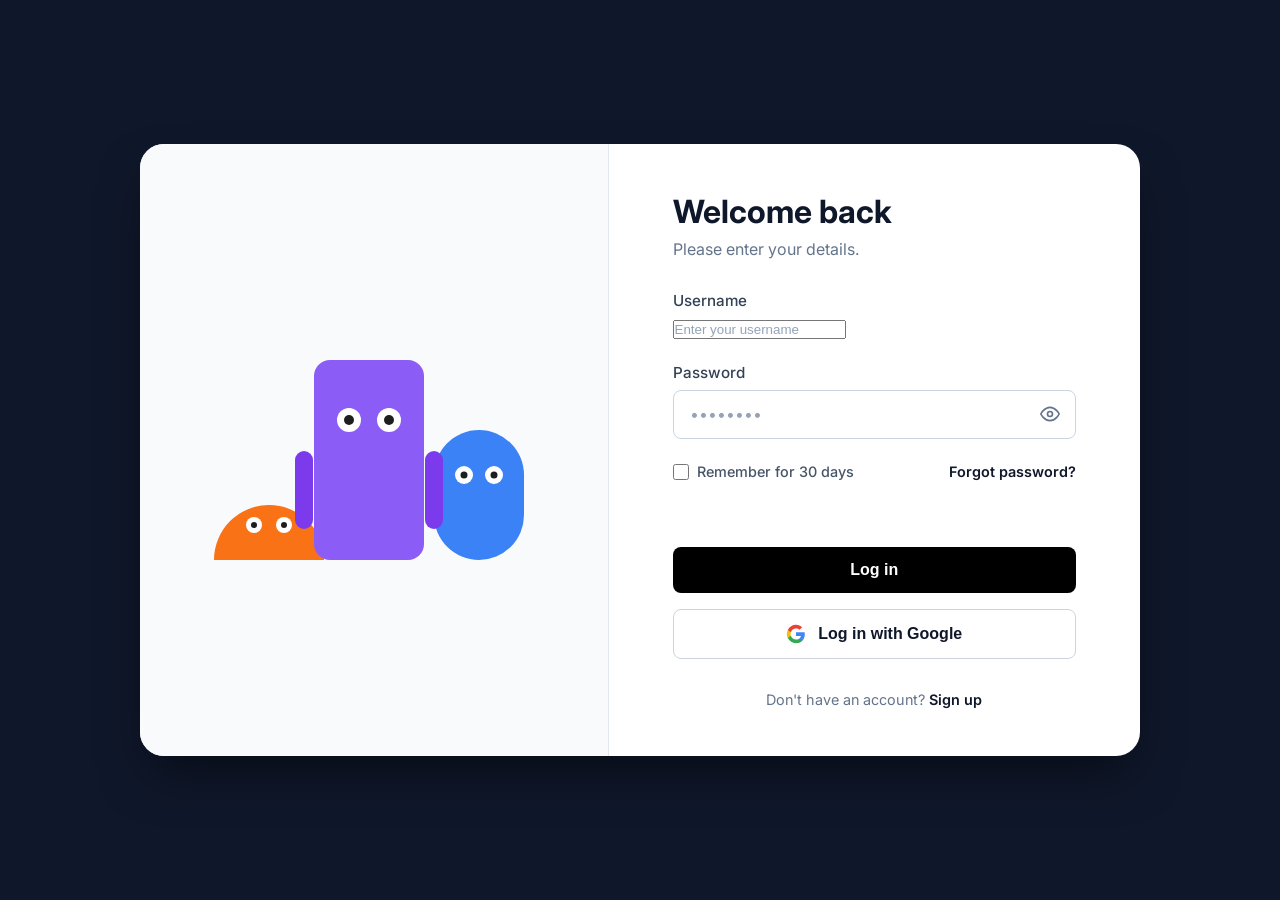
==== modern-login-ui/index.html @ fea73246 "Merge pull request #1 from MatheusLeo26/feature/modern-login-ui feat: add modern login UI and fix ba" ====
<!DOCTYPE html>
<html lang="en">
<head>
    <meta charset="UTF-8">
    <meta name="viewport" content="width=device-width, initial-scale=1.0">
    <title>Modern Login UI</title>
    <link rel="stylesheet" href="style.css">
    <link href="https://fonts.googleapis.com/css2?family=Inter:wght@400;500;600;700&display=swap" rel="stylesheet">
</head>
<body>
    <div class="login-wrapper" id="loginWrapper">
            <!-- Left Side - Illustration -->
            <div class="illustration-side">
                <svg viewBox="0 0 400 400" xmlns="http://www.w3.org/2000/svg" class="characters-svg">
                    
                    <!-- Blue Shape (Right) -->
                    <g class="char-blue" transform="translate(260, 180)">
                        <rect x="0" y="0" width="90" height="130" rx="45" fill="#3B82F6"/>
                        <g class="eyes-open">
                            <circle cx="30" cy="45" r="9" fill="white"/>
                            <circle cx="30" cy="45" r="3.5" fill="#1e1e1e" class="pupil"/>
                            <circle cx="60" cy="45" r="9" fill="white"/>
                            <circle cx="60" cy="45" r="3.5" fill="#1e1e1e" class="pupil"/>
                        </g>
                        <g class="eyes-closed">
                            <path d="M 20 45 Q 30 38 40 45" stroke="#1e1e1e" stroke-width="3" fill="none" stroke-linecap="round"/>
                            <path d="M 50 45 Q 60 38 70 45" stroke="#1e1e1e" stroke-width="3" fill="none" stroke-linecap="round"/>
                        </g>
                    </g>
                    
                    <!-- Orange Semicircle (Left) -->
                    <g class="char-orange" transform="translate(40, 220)">
                        <path d="M 0 90 A 55 55 0 0 1 110 90 Z" fill="#F97316"/>
                        <g class="eyes-open">
                            <circle cx="40" cy="55" r="8" fill="white"/>
                            <circle cx="40" cy="55" r="3" fill="#1e1e1e" class="pupil"/>
                            <circle cx="70" cy="55" r="8" fill="white"/>
                            <circle cx="70" cy="55" r="3" fill="#1e1e1e" class="pupil"/>
                        </g>
                        <g class="eyes-closed">
                            <path d="M 31 55 Q 40 48 49 55" stroke="#1e1e1e" stroke-width="3" fill="none" stroke-linecap="round"/>
                            <path d="M 61 55 Q 70 48 79 55" stroke="#1e1e1e" stroke-width="3" fill="none" stroke-linecap="round"/>
                        </g>
                    </g>

                    <!-- Purple Rectangle (Center) -->
                    <g class="char-purple" transform="translate(140, 110)">
                        <rect x="0" y="0" width="110" height="200" rx="16" fill="#8B5CF6"/>
                        <g class="eyes-open">
                            <circle cx="35" cy="60" r="12" fill="white"/>
                            <circle cx="35" cy="60" r="5" fill="#1e1e1e" class="pupil"/>
                            <circle cx="75" cy="60" r="12" fill="white"/>
                            <circle cx="75" cy="60" r="5" fill="#1e1e1e" class="pupil"/>
                        </g>
                        <!-- Arms -->
                        <path class="arm-left" d="M -10 100 L -10 160" stroke="#7C3AED" stroke-width="18" stroke-linecap="round" fill="none" />
                        <path class="arm-right" d="M 120 100 L 120 160" stroke="#7C3AED" stroke-width="18" stroke-linecap="round" fill="none" />
                    </g>
                </svg>
            </div>

            <!-- Right Side - Form -->
            <div class="form-side">
                <div class="login-header">
                    <h2>Welcome back</h2>
                    <p>Please enter your details.</p>
                </div>
                
                <form id="login-form" class="login-form">
                    <div class="form-group">
                        <label for="email">Username</label>
                        <input type="text" id="email" placeholder="Enter your username" required>
                    </div>
                    
                    <div class="form-group">
                        <label for="password">Password</label>
                        <div class="password-input-wrapper">
                            <input type="password" id="password" placeholder="••••••••" required>
                            <button type="button" class="toggle-password" id="togglePassword" aria-label="Toggle password visibility">
                                <svg class="eye-icon" viewBox="0 0 24 24" fill="none" stroke="currentColor" stroke-width="2" stroke-linecap="round" stroke-linejoin="round">
                                    <path d="M1 12s4-8 11-8 11 8 11 8-4 8-11 8-11-8-11-8z"></path>
                                    <circle cx="12" cy="12" r="3"></circle>
                                </svg>
                                <svg class="eye-off-icon" viewBox="0 0 24 24" fill="none" stroke="currentColor" stroke-width="2" stroke-linecap="round" stroke-linejoin="round" style="display:none;">
                                    <path d="M17.94 17.94A10.07 10.07 0 0 1 12 20c-7 0-11-8-11-8a18.45 18.45 0 0 1 5.06-5.94M9.9 4.24A9.12 9.12 0 0 1 12 4c7 0 11 8 11 8a18.5 18.5 0 0 1-2.16 3.19m-6.72-1.07a3 3 0 1 1-4.24-4.24"></path>
                                    <line x1="1" y1="1" x2="23" y2="23"></line>
                                </svg>
                            </button>
                        </div>
                    </div>
                    
                    <div class="form-actions">
                        <label class="remember-me">
                            <input type="checkbox" name="remember">
                            <span>Remember for 30 days</span>
                        </label>
                        <a href="#" class="forgot-password">Forgot password?</a>
                    </div>
                    
                    <div id="error-message" class="error-message"></div>
                    
                    <button type="submit" class="btn-primary">Log in</button>
                    <button type="button" class="btn-secondary">
                        <svg viewBox="0 0 24 24" width="20" height="20" xmlns="http://www.w3.org/2000/svg">
                            <path d="M22.56 12.25c0-.78-.07-1.53-.2-2.25H12v4.26h5.92c-.26 1.37-1.04 2.53-2.21 3.31v2.77h3.57c2.08-1.92 3.28-4.74 3.28-8.09z" fill="#4285F4"/>
                            <path d="M12 23c2.97 0 5.46-.98 7.28-2.66l-3.57-2.77c-.98.66-2.23 1.06-3.71 1.06-2.86 0-5.29-1.93-6.16-4.53H2.18v2.84C3.99 20.53 7.7 23 12 23z" fill="#34A853"/>
                            <path d="M5.84 14.09c-.22-.66-.35-1.36-.35-2.09s.13-1.43.35-2.09V7.07H2.18C1.43 8.55 1 10.22 1 12s.43 3.45 1.18 4.93l2.85-2.22.81-.62z" fill="#FBBC05"/>
                            <path d="M12 5.38c1.62 0 3.06.56 4.21 1.64l3.15-3.15C17.45 2.09 14.97 1 12 1 7.7 1 3.99 3.47 2.18 7.07l3.66 2.84c.87-2.6 3.3-4.53 6.16-4.53z" fill="#EA4335"/>
                        </svg>
                        Log in with Google
                    </button>
                </form>
                
                <p class="form-footer">
                    Don't have an account? <a href="#">Sign up</a>
                </p>
            </div>
    </div>
    <script src="script.js"></script>
</body>
</html>
---- modern-login-ui/style.css ----
* {
    box-sizing: border-box;
    margin: 0;
    padding: 0;
}

body {
    font-family: 'Inter', sans-serif;
    background-color: #0f172a; /* Dark background */
    display: flex;
    justify-content: center;
    align-items: center;
    min-height: 100vh;
    padding: 2rem;
}

.login-wrapper {
    background-color: #ffffff; /* Light background container */
    border-radius: 24px;
    box-shadow: 0 25px 50px -12px rgba(0, 0, 0, 0.5);
    display: flex;
    width: 100%;
    max-width: 1000px;
    min-height: 600px;
    overflow: hidden;
}

/* Left Side - Illustration */
.illustration-side {
    flex: 1;
    background-color: #f8fafc; /* Subtle light background to match white */
    display: flex;
    justify-content: center;
    align-items: center;
    padding: 2rem;
    position: relative;
    border-right: 1px solid #e2e8f0;
}

.characters-svg {
    width: 100%;
    max-width: 400px;
    height: auto;
}

/* Character Base Styles */
.eyes-closed {
    opacity: 0;
    transition: opacity 0.3s ease;
}

.eyes-open {
    opacity: 1;
    transition: opacity 0.3s ease;
}

.pupil {
    transition: transform 0.15s ease-out;
}

/* Arm Transitions */
.arm-left, .arm-right {
    transition: transform 0.5s cubic-bezier(0.34, 1.56, 0.64, 1); /* Bouncy smooth effect */
}
.arm-left {
    transform-origin: -10px 100px;
}
.arm-right {
    transform-origin: 120px 100px;
}

/* State: Hide Eyes (Triggered by JS on password focus) */
.hide-eyes .char-blue .eyes-open,
.hide-eyes .char-orange .eyes-open {
    opacity: 0;
}

.hide-eyes .char-blue .eyes-closed,
.hide-eyes .char-orange .eyes-closed {
    opacity: 1;
}

.hide-eyes .arm-left {
    transform: rotate(-135deg);
}
.hide-eyes .arm-right {
    transform: rotate(135deg);
}

/* Right Side - Form */
.form-side {
    flex: 1;
    padding: 3rem 4rem;
    display: flex;
    flex-direction: column;
    justify-content: center;
}

.login-header {
    margin-bottom: 2rem;
}

.login-header h2 {
    font-size: 2rem;
    color: #0f172a;
    margin-bottom: 0.5rem;
    font-weight: 700;
}

.login-header p {
    color: #64748b;
    font-size: 1rem;
}

.form-group {
    margin-bottom: 1.5rem;
}

.form-group label {
    display: block;
    margin-bottom: 0.5rem;
    color: #334155;
    font-weight: 500;
    font-size: 0.95rem;
}

.form-group input[type="email"],
.form-group input[type="password"] {
    width: 100%;
    padding: 0.85rem 1rem;
    border: 1px solid #cbd5e1;
    border-radius: 8px;
    font-size: 1rem;
    outline: none;
    transition: border-color 0.2s, box-shadow 0.2s;
    font-family: inherit;
    color: #0f172a;
}

.form-group input:focus {
    border-color: #000;
    box-shadow: 0 0 0 3px rgba(0, 0, 0, 0.05);
}

.form-group input::placeholder {
    color: #94a3b8;
}

.password-input-wrapper {
    position: relative;
}

.password-input-wrapper input {
    padding-right: 3rem;
}

.toggle-password {
    position: absolute;
    right: 1rem;
    top: 50%;
    transform: translateY(-50%);
    background: none;
    border: none;
    cursor: pointer;
    color: #64748b;
    padding: 0;
    display: flex;
    align-items: center;
    justify-content: center;
    transition: color 0.2s;
}

.toggle-password:hover {
    color: #0f172a;
}

.toggle-password svg {
    width: 20px;
    height: 20px;
}

.form-actions {
    display: flex;
    justify-content: space-between;
    align-items: center;
    margin-bottom: 2rem;
    font-size: 0.9rem;
}

.remember-me {
    display: flex;
    align-items: center;
    gap: 0.5rem;
    color: #475569;
    cursor: pointer;
    font-weight: 500;
}

.remember-me input {
    accent-color: #0f172a;
    width: 16px;
    height: 16px;
    cursor: pointer;
}

.forgot-password {
    color: #0f172a;
    text-decoration: none;
    font-weight: 600;
}

.forgot-password:hover {
    text-decoration: underline;
}

.error-message {
    color: #ef4444; /* red-500 */
    font-size: 0.9rem;
    font-weight: 500;
    margin-bottom: 1rem;
    text-align: center;
    min-height: 1.2rem;
}

.btn-primary {
    width: 100%;
    padding: 0.875rem;
    background-color: #000;
    color: #fff;
    border: none;
    border-radius: 8px;
    font-size: 1rem;
    font-weight: 600;
    cursor: pointer;
    margin-bottom: 1rem;
    transition: background-color 0.2s, transform 0.1s;
}

.btn-primary:hover {
    background-color: #1e293b;
}

.btn-primary:active {
    transform: scale(0.98);
}

.btn-secondary {
    width: 100%;
    padding: 0.875rem;
    background-color: #fff;
    color: #0f172a;
    border: 1px solid #cbd5e1;
    border-radius: 8px;
    font-size: 1rem;
    font-weight: 600;
    cursor: pointer;
    display: flex;
    justify-content: center;
    align-items: center;
    gap: 0.75rem;
    transition: background-color 0.2s, border-color 0.2s;
}

.btn-secondary:hover {
    background-color: #f8fafc;
    border-color: #94a3b8;
}

.form-footer {
    margin-top: 2rem;
    text-align: center;
    color: #64748b;
    font-size: 0.9rem;
}

.form-footer a {
    color: #0f172a;
    font-weight: 600;
    text-decoration: none;
}

.form-footer a:hover {
    text-decoration: underline;
}

/* Responsiveness */
@media (max-width: 860px) {
    .login-wrapper {
        flex-direction: column;
        max-width: 500px;
        min-height: auto;
    }
    
    .illustration-side {
        padding: 2rem;
        border-right: none;
        border-bottom: 1px solid #e2e8f0;
    }
    
    .form-side {
        padding: 2.5rem 2rem;
    }
}
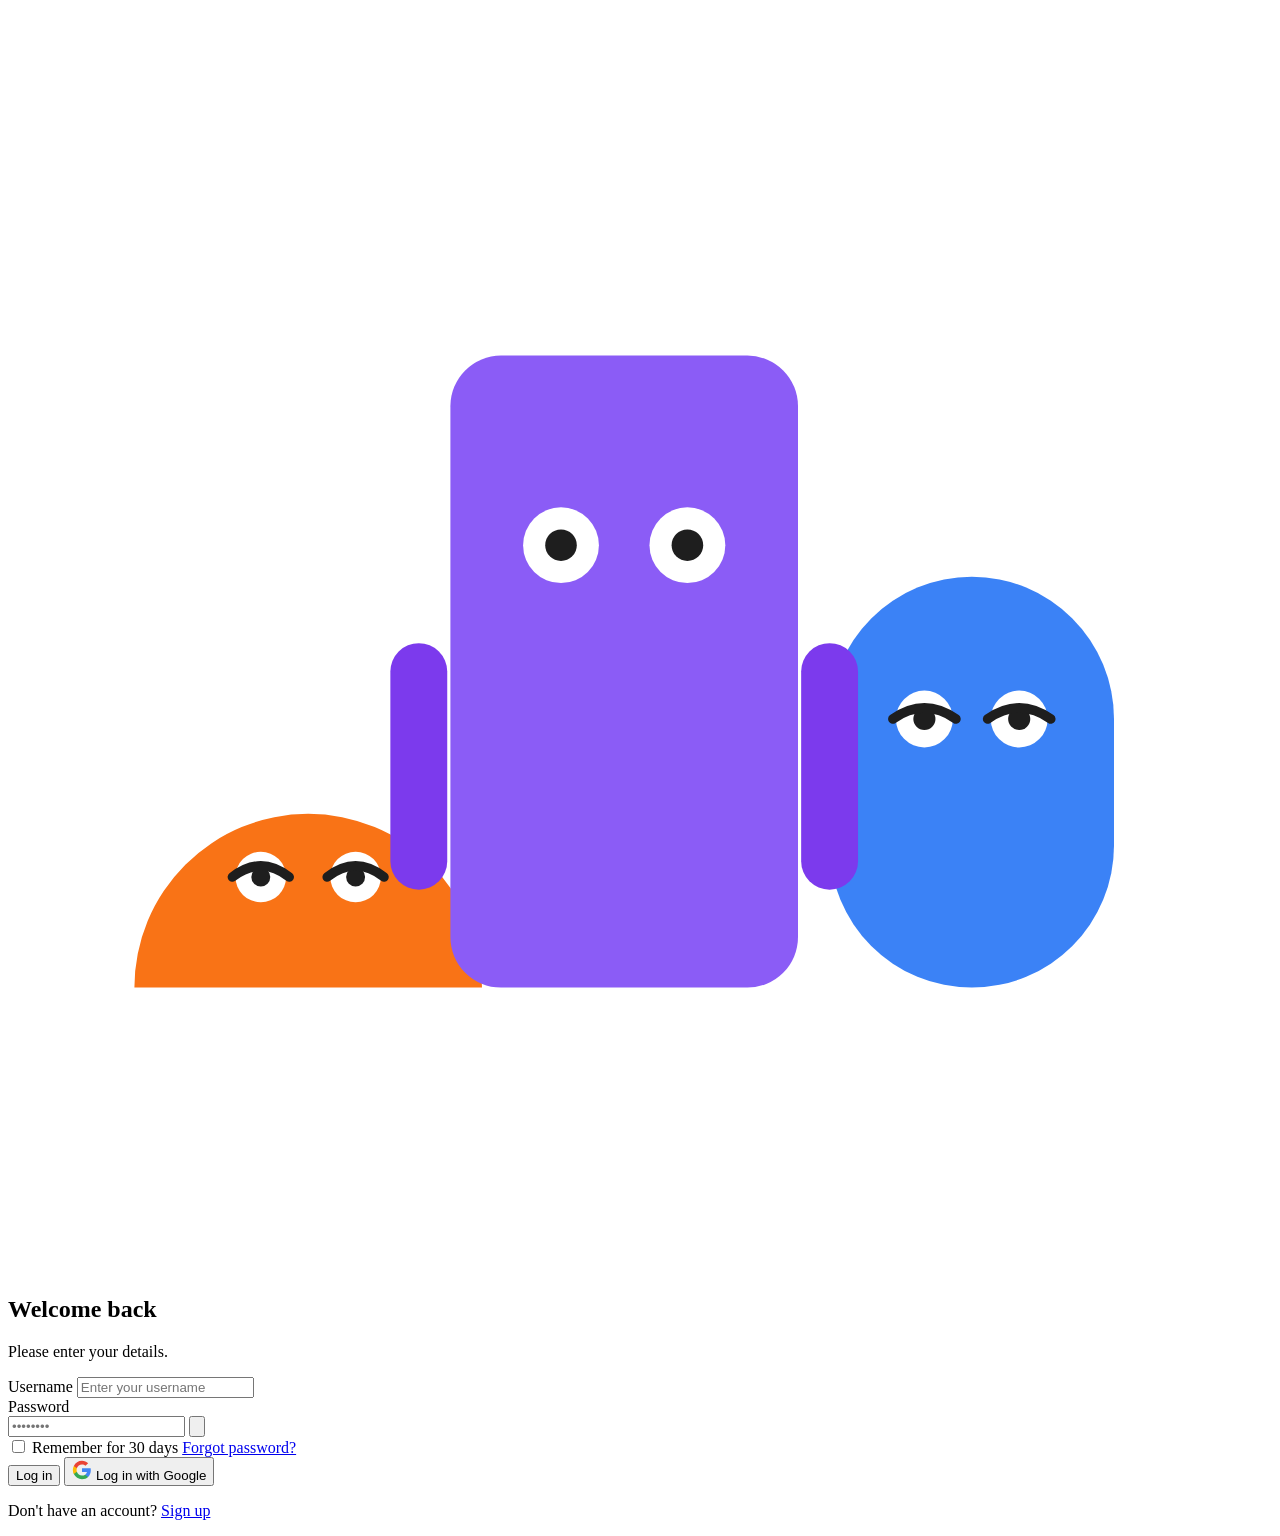
==== commit 53d03410: "fix: update username input style and root route" ====
--- a/modern-login-ui/index.html
+++ b/modern-login-ui/index.html
@@ -4,7 +4,7 @@
     <meta charset="UTF-8">
     <meta name="viewport" content="width=device-width, initial-scale=1.0">
     <title>Modern Login UI</title>
-    <link rel="stylesheet" href="style.css">
+    <link rel="stylesheet" href="/modern/style.css">
     <link href="https://fonts.googleapis.com/css2?family=Inter:wght@400;500;600;700&display=swap" rel="stylesheet">
 </head>
 <body>
@@ -116,6 +116,6 @@
                 </p>
             </div>
     </div>
-    <script src="script.js"></script>
+    <script src="/modern/script.js"></script>
 </body>
 </html>
